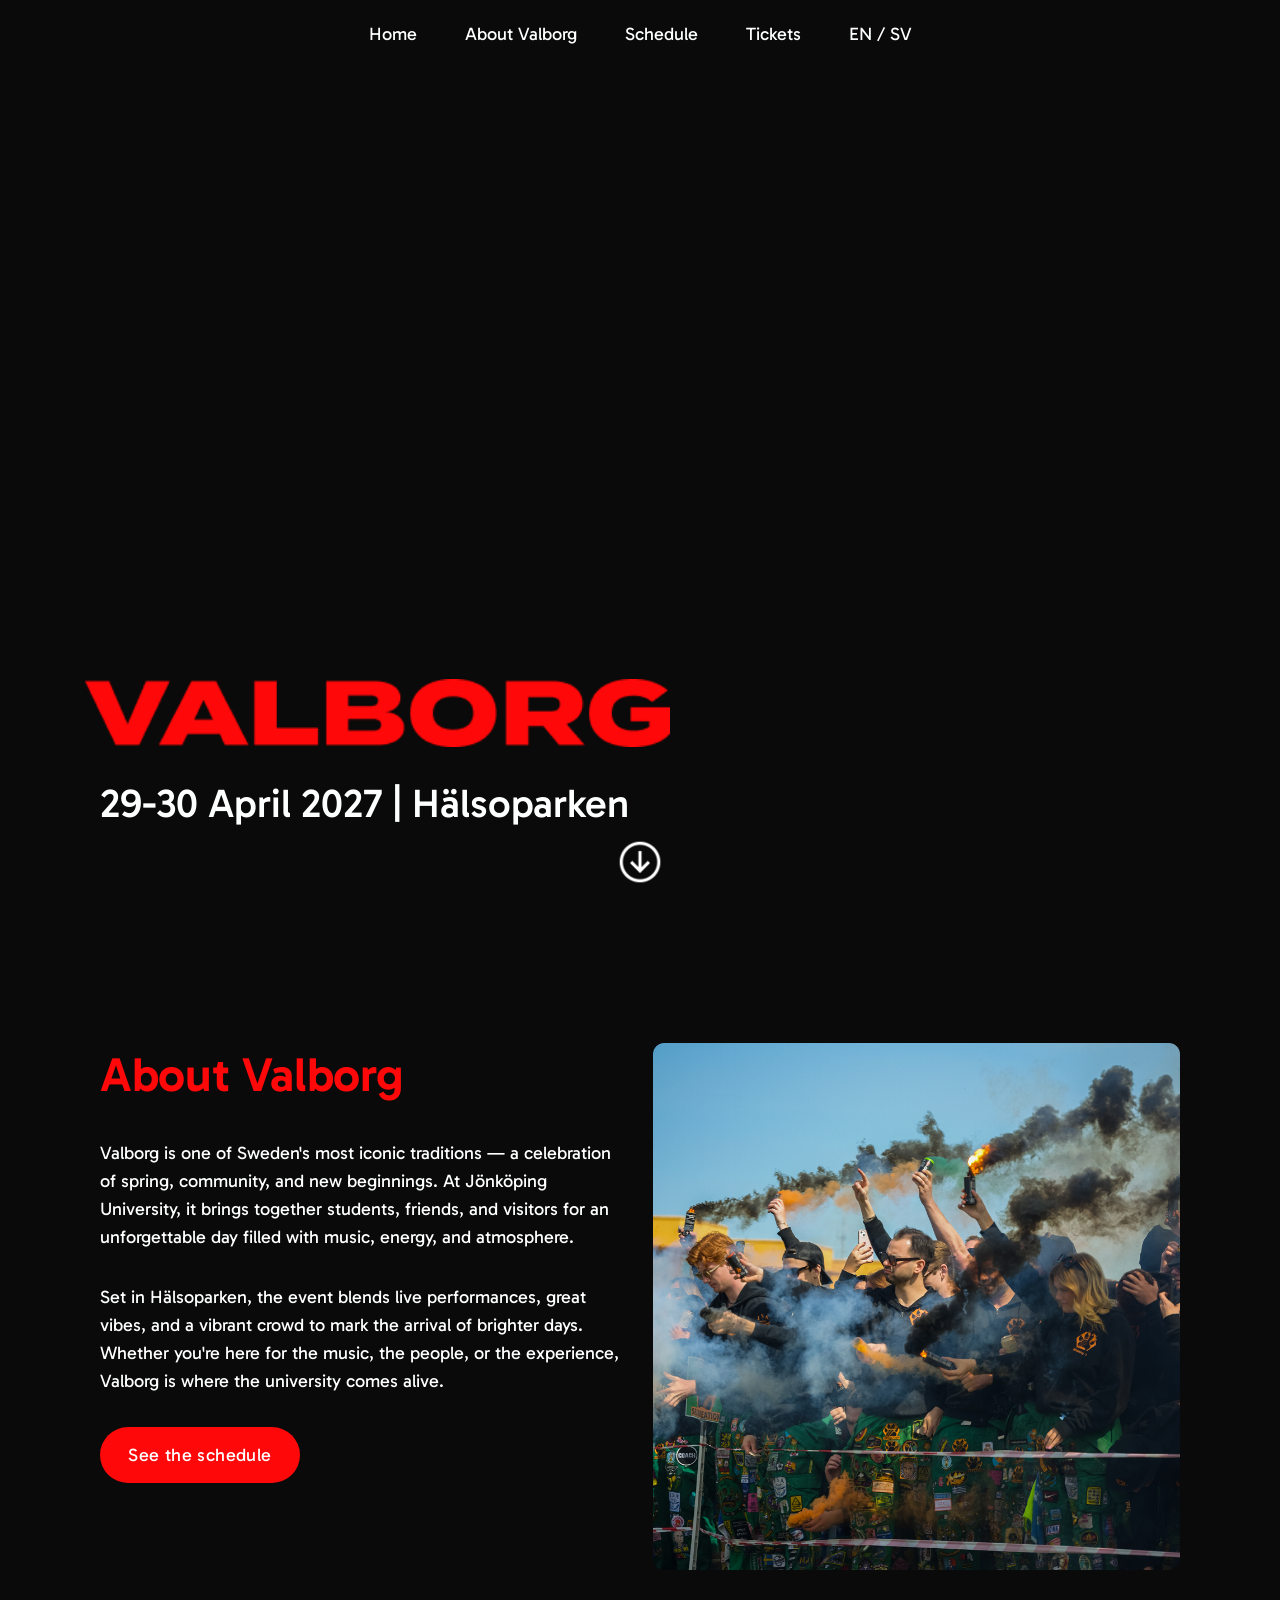
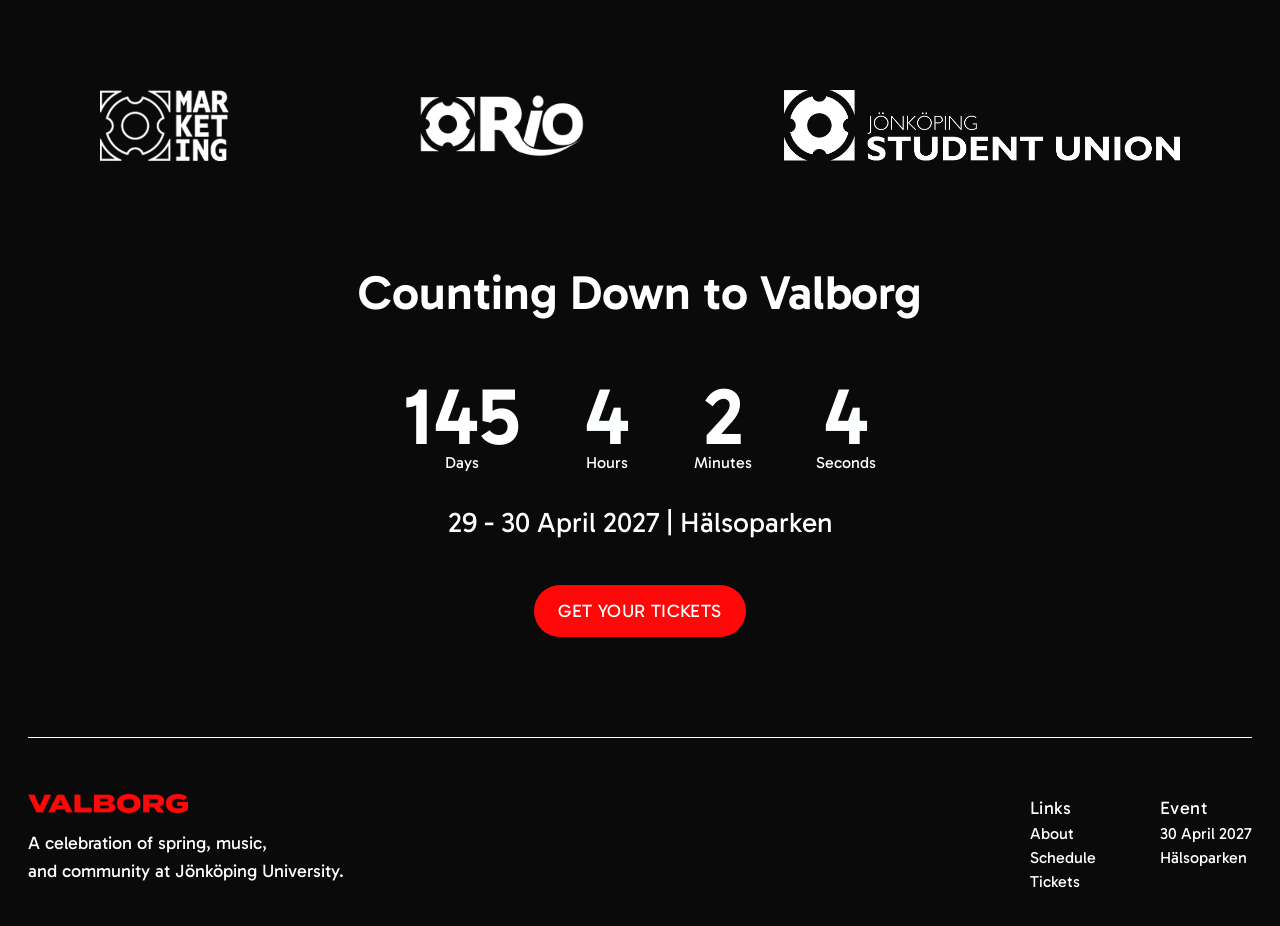
==== index.html @ 10c3fa9a "Countdown Logic" ====
<!DOCTYPE html>
<html lang="en">
  <head>
    <meta charset="UTF-8" />
    <meta name="viewport" content="width=device-width, initial-scale=1.0" />
    <title>Valborg</title>
    <link rel="preconnect" href="https://fonts.googleapis.com" />
    <link rel="preconnect" href="https://fonts.gstatic.com" crossorigin />
    <link
      href="https://fonts.googleapis.com/css2?family=Gabarito:wght@400..900&display=swap"
      rel="stylesheet"
    />
    <link rel="stylesheet" href="css/main.css" />
    <link rel="stylesheet" href="css/home.css" />
    <script src="countdown.js" defer></script>
  </head>
  <body>
    <nav>
      <ul>
        <li><a href="index.html">Home</a></li>
        <li><a href="#about-event">About Valborg</a></li>
        <li><a href="schedule.html">Schedule</a></li>
        <li><a href="tickets-page.html">Tickets</a></li>
        <li><a href="">EN / SV</a></li>
      </ul>
    </nav>

    <main>
      <section id="hero-section">
        <video autoplay muted loop playsinline id="hero-video">
          <source src="./photos/Valborg.mp4" type="video/mp4" />
        </video>

        <div id="hero-content">
          <img
            class="logo-hero"
            alt="Valborg-logo"
            src="./photos/VALBORG.png"
          />
          <h3>29-30 April 2027 | Hälsoparken</h3>
        </div>

        <a class="hero-button" href="#countdown">
          <img
            class="arrow"
            src="./photos/arrow-down.png"
            alt="Scroll to next section"
          />
        </a>
      </section>

      <section id="about-event">
        <div class="about-event-info">
          <h2>About Valborg</h2>
          <p class="about-text">
            Valborg is one of Sweden's most iconic traditions — a celebration of
            spring, community, and new beginnings. At Jönköping University, it
            brings together students, friends, and visitors for an unforgettable
            day filled with music, energy, and atmosphere.
          </p>
          <p class="about-text">
            Set in Hälsoparken, the event blends live performances, great vibes,
            and a vibrant crowd to mark the arrival of brighter days. Whether
            you're here for the music, the people, or the experience, Valborg is
            where the university comes alive.
          </p>
          <button class="schedule-bttn">See the schedule</button>
        </div>
        <div class="about-event-photo">
          <img
            class="about-img"
            src="./photos/about-event.png"
            alt="Sexkreation members in green overalls holding colourful smoke flares"
          />
        </div>
      </section>

      <section id="sponsors">
        <img
          class="jsu-marketing-logo"
          src="./photos/jsu-marketing-logo.png"
          alt="JSU Marketing Team Logo"
        />
        <img class="rio-logo" src="./photos/rio-logo.png" alt="RIO Logo" />
        <img class="jsu-logo" src="./photos/jsu-logo.png" alt="JSU Logo" />
      </section>

      <section id="countdown">
        <div class="countdown-hero">
          <h2>Counting Down to Valborg</h2>
        </div>
        <div class="timebox">
          <div class="time">
            <h2 class="days">00</h2>
            <p>Days</p>
          </div>
          <div class="time">
            <h2 class="hours">00</h2>
            <p>Hours</p>
          </div>
          <div class="time">
            <h2 class="minutes">00</h2>
            <p>Minutes</p>
          </div>
          <div class="time">
            <h2 class="seconds">00</h2>
            <p>Seconds</p>
          </div>
        </div>
        <div class="countdown-place">
          <p>29 - 30 April 2027 | Hälsoparken</p>
        </div>
        <button class="countdown-bttn">Get your tickets</button>
      </section>
    </main>

    <footer>
      <div id="footer-name">
        <img
          class="logo-footer"
          alt="Valborg-logo"
          src="./photos/VALBORG.png"
        />
        <p>
          A celebration of spring, music,<br />
          and community at Jönköping University.
        </p>
      </div>

      <div class="footer-info">
        <div id="footer-links">
          <h4>Links</h4>
          <p>About</p>
          <p>Schedule</p>
          <p>Tickets</p>
        </div>
        <div class="footer-event">
          <h4>Event</h4>
          <p>30 April 2027</p>
          <p>Hälsoparken</p>
        </div>
      </div>
    </footer>
  </body>
</html>
---- css/main.css ----
/* Design System - variables */

:root {
  /* colours */
  --background-colour: #0a0a0a;
  --main-text-colour: #feffff;

  --primary-default-colour: #fe0809;
  --primary-hover-colour: #d00001;
  --primary-clicked-colour: #feffff;
  --unavailable-colour: #a2a2a2;

  --secondary-default-colour: #d1ff2c;
  --secondary-hover-colour: #adde00;
  --secondary-clicked-colour: #feffff;

  --error-default-colour: #790000;
  --error-hover-colour: #ca5050;
  --error-clicked-colour: #ffa9a9;

  /* grid system*/
  /* px to vw conversion for a total of 1224px viewport width */
  --column-width-desktop: 6.535vw;
  --column-gap-desktop: 1.96vw;

  /* px to vw conversion for a total of 320px viewport width */
  --column-width-mobile: 10vw;
  --column-gap-mobile: 5vw;

  /* typography */
  --heading-1-font-size: 3.75rem;
  --heading-1-line-height: 4.5rem;
  --heading-1-text-transform: uppercase;

  --heading-2-font-size: 3rem;
  --heading-2-line-height: 4rem;

  --heading-3-font-size: 2.5rem;
  --heading-3-line-height: 3rem;

  --subtitle-1-font-size: 1.75rem;
  --subtitle-1-line-height: 2.5rem;

  --subtitle-2-font-size: 1.125rem;
  --subtitle-2-line-height: 1.75rem;
  --subtitle-2-text-transform: uppercase;

  --body-1-font-size: 1.125rem;
  --body-1-line-height: 1.75rem;

  --body-2-font-size: 1rem;
  --body-2-line-height: 1.5rem;
}

/* text styles */

h1 {
  font-family: "Gabarito", sans-serif;
  font-style: normal;
  font-weight: 700;
  font-size: var(--heading-1-font-size);
  line-height: var(--heading-1-line-height);
  text-transform: var(--heading-1-text-transform);
  margin-block-start: 0;
  margin-block-end: 0;
}

h2 {
  font-family: "Gabarito", sans-serif;
  font-style: normal;
  font-weight: 600;
  font-size: var(--heading-2-font-size);
  line-height: var(--heading-2-line-height);
  margin-block-start: 0;
  margin-block-end: 0;
}

h3 {
  font-family: "Gabarito", sans-serif;
  font-style: normal;
  font-weight: 500;
  font-size: var(--heading-3-font-size);
  line-height: var(--heading-3-line-height);
  margin-block-start: 0;
  margin-block-end: 0;
}

h4 {
  font-family: "Gabarito", sans-serif;
  font-style: normal;
  font-weight: 400;
  letter-spacing: 0.025rem;
  font-size: var(--subtitle-1-font-size);
  line-height: var(--subtitle-1-line-height);
  margin-block-start: 0;
  margin-block-end: 0;
}

h5 {
  font-family: "Gabarito", sans-serif;
  font-style: normal;
  font-weight: 700;
  font-size: var(--subtitle-2-font-size);
  line-height: var(--subtitle-2-line-height);
  text-transform: var(--subtitle-2-text-transform);
  margin-block-start: 0;
  margin-block-end: 0;
}

p,
nav a {
  font-family: "Gabarito", sans-serif;
  font-style: normal;
  font-weight: 400;
  font-size: var(--body-1-font-size);
  line-height: var(--body-1-line-height);
  color: var(--main-text-colour);
  margin-block-start: 0;
  margin-block-end: 0;
}

a {
  text-decoration: none;
  color: var(--main-text-colour);
}

button {
  font-family: "Gabarito", sans-serif;
  font-style: normal;
  font-weight: 400;
  letter-spacing: 0.025rem;
  font-size: var(--body-1-font-size);
  line-height: var(--body-1-line-height);
}

.footer-info p {
  font-size: var(--body-2-font-size);
  line-height: var(--body-2-line-height);
}

.footer-info h4 {
  font-size: var(--body-1-font-size);
  line-height: var(--body-1-line-height);
  color: var(--main-text-colour);
}

/* page style */

body {
  margin: 0;
  color: var(--main-text-colour);
  background-color: var(--background-colour);
}

/* ============== */
/* NAVBAR SECTION */
/* ============== */

nav {
  position: sticky;
  top: 0;
  z-index: 1000;
  background-color: var(--background-colour);
}

nav ul {
  list-style: none;
  display: flex;
  justify-content: center;
  align-items: center;
  gap: 3rem;
  padding: 1.25rem 1rem;
  margin: 0;
}

/* media query - 1 max width: 1000px* - NAV */
@media (max-width: 1000px) {
  nav ul {
    gap: 2rem;
  }
}

/* media query - 2 max width: 750px* - NAV */
@media (max-width: 750px) {
  nav ul {
    gap: 1.5rem;
    padding: 1rem;
  }
}

/* media query - 3 max width: 500px* - NAV */
@media (max-width: 500px) {
  nav ul {
    flex-direction: column;
    gap: 1rem;
    padding: 1rem 0;
  }
}

/* ============== */
/* FOOTER SECTION */
/* ============== */

footer {
  max-width: 1224px;
  margin: 0 auto;
  border-top: 1px solid var(--main-text-colour);
  padding: 3.5rem 0 2rem;
  display: flex;
  justify-content: space-between;
  align-items: flex-start;
  gap: 2rem;
}

#footer-name {
  max-width: 22rem;
}

.logo-footer {
  width: 10rem;
  height: auto;
  display: block;
  margin-bottom: 1rem;
}

.footer-info {
  display: flex;
  gap: 4rem;
}

footer {
  max-width: 1224px;
  margin: 0 auto;
  border-top: 1px solid var(--main-text-colour);
  padding: 3.5rem 0 2rem;
  display: flex;
  justify-content: space-between;
  align-items: flex-start;
  gap: 2rem;
  flex-wrap: wrap;
}

#footer-name {
  max-width: 22rem;
}

.logo-footer {
  width: 10rem;
  height: auto;
  display: block;
  margin-bottom: 1rem;
}

.footer-info {
  display: flex;
  gap: 4rem;
  flex-wrap: wrap;
}

/* media query - 1 max width: 1000px* - FOOTER */
@media (max-width: 1000px) {
  footer {
    padding: 3rem 40px 2rem;
  }

  .footer-info {
    gap: 3rem;
  }
}

/* media query - 2 max width: 750px* - FOOTER */
@media (max-width: 750px) {
  footer {
    flex-direction: column;
    align-items: center;
    text-align: center;
    padding: 2.5rem 30px 2rem;
  }

  #footer-name {
    max-width: 100%;
  }

  .footer-info {
    justify-content: center;
    gap: 2.5rem;
  }

  .logo-footer {
    margin: 0 auto 1rem;
  }
}

/* media query - 3 max width: 500px* - FOOTER */
@media (max-width: 500px) {
  footer {
    padding: 2rem 20px;
    gap: 1.5rem;
  }

  .footer-info {
    flex-direction: column;
    align-items: center;
    gap: 2rem;
  }

  .logo-footer {
    width: 8rem;
  }
}
---- css/home.css ----
/* ================== */
/* HERO VIDEO SECTION */
/* ================== */

#hero-video {
  position: absolute;
  top: 0;
  left: 0;
  width: 100%;
  height: 100%;
  object-fit: cover;
  z-index: 0;
}

#hero-section {
  background: transparent;
  position: relative;
  height: 95vh;
  overflow: hidden;
  display: flex;
  align-items: flex-end;
  justify-content: flex-start;
}

#hero-content {
  background-color: unset;
  position: relative;
  z-index: 2;
  margin-left: 6.25rem;
  margin-bottom: 6rem;
}

.hero-button {
  position: absolute;
  bottom: 2rem;
  left: 50%;
  transform: translateX(-50%);
  z-index: 3;
}

.arrow {
  width: 50px;
}

.logo-hero {
  width: 600px;
  max-width: 100%;
  height: auto;
  margin-left: -15px;
}

#hero-content h3 {
  padding-top: 28px;
}

/* media query - 1 max width: 1000px* - HERO VIDEO */
@media screen and (max-width: 1000px) {
  #hero-section {
    height: 75vh;
  }

  #hero-content {
    margin-left: 4rem;
    margin-bottom: 5rem;
  }

  .logo-hero {
    width: 400px;
  }

  .arrow {
    width: 40px;
  }

  #hero-content h3 {
    font-size: 1.6rem;
    padding-top: 12px;
  }
}

/* media query - 2 max width: 750px* - HERO VIDEO */
@media screen and (max-width: 750px) {
  #hero-section {
    height: 65vh;
  }

  #hero-content {
    margin-left: 3rem;
    margin-bottom: 4rem;
  }

  .logo-hero {
    width: 300px;
  }

  .arrow {
    width: 2rem;
  }

  #hero-content h3 {
    font-size: 1.3rem;
    padding-top: 10px;
  }
}

/* media query - 3 max width: 500px* - HERO VIDEO */
@media screen and (max-width: 500px) {
  #hero-section {
    height: 55vh;
  }

  #hero-content {
    margin-left: 1.5rem;
    margin-bottom: 3.5rem;
  }

  .logo-hero {
    width: 200px;
  }

  .arrow {
    width: 1.25rem;
  }

  #hero-content h3 {
    font-size: 1rem;
    padding-top: 8px;
  }
}

/* =================== */
/* ABOUT EVENT SECTION */
/* =================== */

#about-event {
  margin: 7.5rem 6.25rem;
  display: grid;
  grid-template-columns: repeat(2, minmax(0, 1fr));
  gap: 1.96vw;
  align-items: stretch;
}

.about-event-photo {
  min-width: 0;
  width: 100%;
}

.about-img {
  width: 100%;
  height: 100%;
  object-fit: cover;
  display: block;
  border-radius: 8px;
}

.about-event-info {
  display: flex;
  flex-direction: column;
  gap: 2rem;
}

.about-event-info h2 {
  color: var(--primary-default-colour);
}

.schedule-bttn {
  background-color: var(--primary-default-colour);
  color: var(--white-colour);
  border: none;
  font-size: var(--body-1-font-size);
  line-height: var(--body-1-line-height);
  width: 200px;
  cursor: pointer;
  border-radius: 100px;
  padding: 14px 16px;
}

.schedule-bttn:hover {
  background-color: var(--primary-hover-colour);
}

.schedule-bttn:active {
  background-color: var(--primary-clicked-colour);
  color: var(--background-colour);
}

/* media query - 1 max width: 1000px* - ABOUT */
@media (max-width: 1000px) {
  #about-event {
    margin: 4.5rem 4rem;
  }
}

/* media query - 2 max width: 750px* - ABOUT */
@media (max-width: 750px) {
  #about-event {
    grid-template-columns: 1fr;
    margin: 3.75rem 2.5rem;
    gap: 1.5rem;
    text-align: center;
  }

  .about-img {
    height: auto;
  }

  .about-event-info {
    gap: 1.5rem;
  }

  .schedule-bttn {
    width: 100%;
    max-width: 250px;
    margin: 0 auto;
  }
}

/* media query - 3 max width: 500px* - ABOUT */
@media (max-width: 500px) {
  #about-event {
    margin: 2.5rem 1.25rem;
  }
}

/* ================ */
/* SPONSORS SECTION */
/* ================ */

#sponsors {
  display: flex;
  margin: 2.625rem 6.25rem;
  justify-content: space-between;
  align-items: center;
  gap: 1rem;
}

#sponsors img {
  height: 71px;
  width: auto;
  object-fit: contain;
}

/* media query - 1 max width: 1000px* - SPONSORS */
@media (max-width: 1000px) {
  #sponsors {
    margin: 2.5rem 4rem;
    gap: 0.75rem;
  }

  #sponsors img {
    height: 55px;
  }
}

/* media query - 2 max width: 750px* - SPONSORS */
@media (max-width: 750px) {
  #sponsors {
    margin: 2rem 2.5rem;
    gap: 0.5rem;
  }

  #sponsors img {
    height: 40px;
  }
}

/* media query - 3 max width: 500px* - SPONSORS */
@media (max-width: 500px) {
  #sponsors {
    margin: 1.25rem;
    gap: 0.25rem;
  }

  #sponsors img {
    height: 25px;
  }
}

/* ================= */
/* COUNTDOWN SECTION */
/* ================= */

#countdown {
  display: flex;
  flex-direction: column;
  margin: 6.25rem;
  align-items: center;
  text-align: center;
}

.countdown-hero {
  margin-bottom: 3.75rem;
}

.countdown-hero h2 {
  font-size: 3rem;
}

.timebox {
  display: flex;
  align-items: center;
  justify-content: center;
  gap: 4rem;
}

.timebox h2 {
  font-size: 5rem;
}

.timebox p {
  font-size: 1rem;
}

.countdown-place p {
  font-size: var(--subtitle-1-font-size);
  margin-top: 2rem;
  margin-bottom: 3rem;
}

.countdown-bttn {
  background-color: var(--primary-default-colour);
  color: var(--white-colour);
  border: none;
  border-radius: 100px;
  padding: 0.75rem 1.5rem;
  font-size: var(--subtitle-2-font-size);
  line-height: var(--subtitle-2-line-height);
  text-transform: var(--subtitle-2-text-transform);
  cursor: pointer;
}

.countdown-bttn:hover {
  background-color: var(--primary-hover-colour);
}

.countdown-bttn:active {
  background-color: var(--primary-clicked-colour);
  color: var(--background-colour);
}

/* media query - 1 max width: 1000px* - COUNTDOWN */
@media (max-width: 1000px) {
  #countdown {
    margin: 5rem 4rem;
  }

  .countdown-hero h2 {
    font-size: 2.5rem;
  }

  .timebox {
    gap: 3rem;
  }

  .timebox h2 {
    font-size: 4rem;
  }
}

/* media query - 2 max width: 750px* - COUNTDOWN */
@media (max-width: 750px) {
  #countdown {
    margin: 3.75rem 2.5rem;
  }

  .countdown-hero {
    margin-bottom: 2.5rem;
  }

  .countdown-hero h2 {
    font-size: 2rem;
  }

  .timebox {
    gap: 2rem;
  }

  .timebox h2 {
    font-size: 3rem;
  }

  .countdown-place p {
    margin-top: 1.5rem;
    margin-bottom: 2rem;
  }
}

/* media query - 3 max width: 500px* - COUNTDOWN */
@media (max-width: 500px) {
  #countdown {
    margin: 2.5rem 1.25rem;
  }

  .countdown-hero {
    margin-bottom: 1rem;
  }

  .countdown-hero h2 {
    font-size: 1.5rem;
  }

  .timebox {
    gap: 1.25rem;
  }

  .timebox h2 {
    font-size: 2.5rem;
  }

  .timebox p {
    font-size: 1rem;
  }

  .countdown-place p {
    font-size: 1rem;
    margin-top: 1.25rem;
    margin-bottom: 1.5rem;
  }

  .countdown-bttn {
    width: 100%;
    max-width: 260px;
  }
}
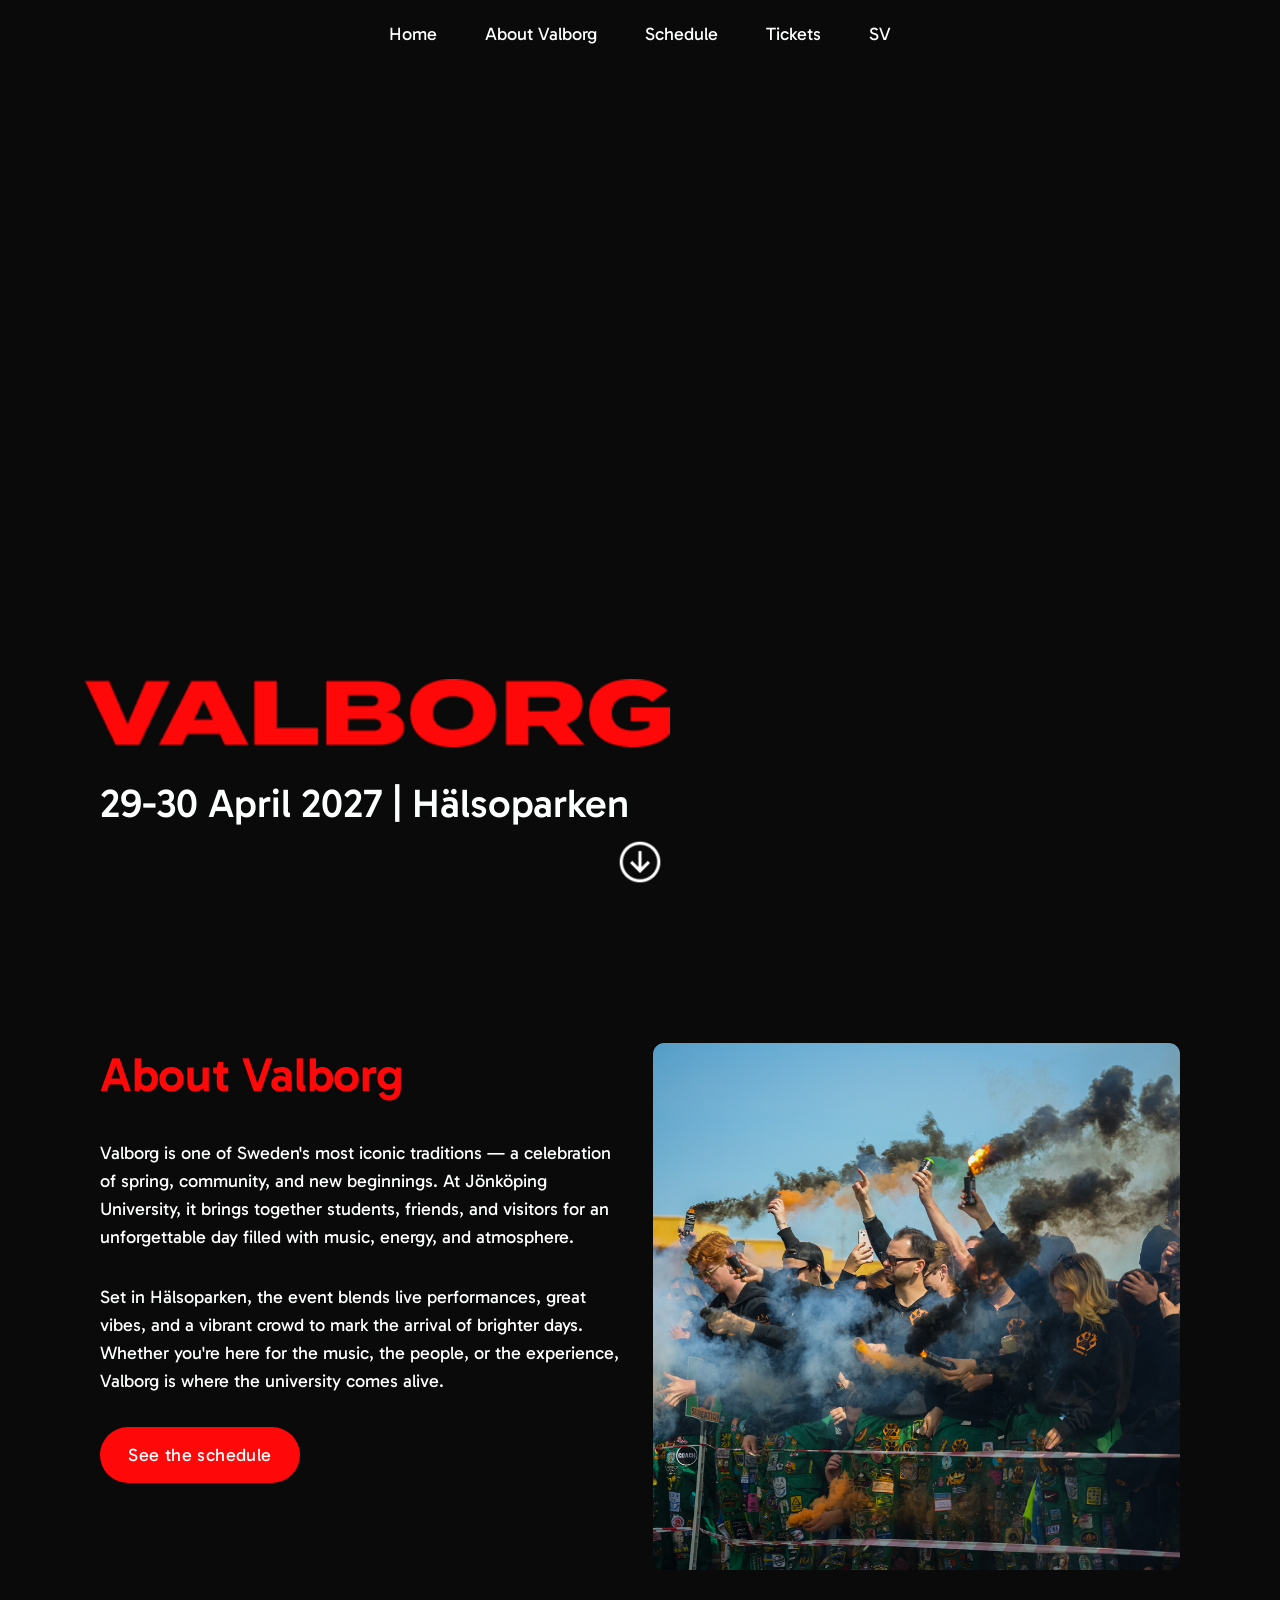
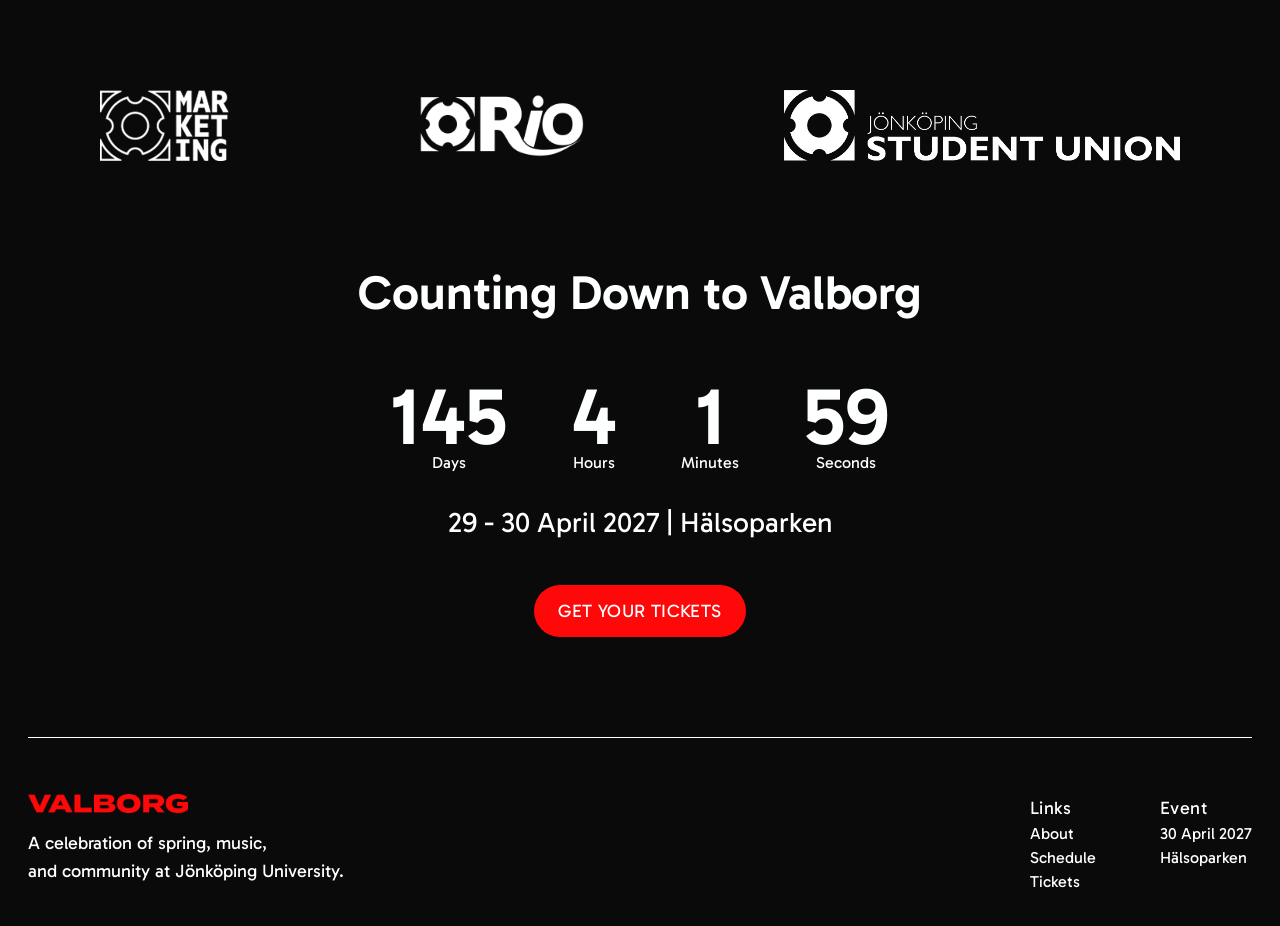
==== commit 7942e93e: "Merge pull request #50 from Web-Design-Project-2026/main update version for this language toggle bra" ====
--- a/index.html
+++ b/index.html
@@ -21,7 +21,7 @@
         <li><a href="#about-event">About Valborg</a></li>
         <li><a href="schedule.html">Schedule</a></li>
         <li><a href="tickets-page.html">Tickets</a></li>
-        <li><a href="">EN / SV</a></li>
+        <li><a href="index-sv.html">SV</a></li>
       </ul>
     </nav>
 
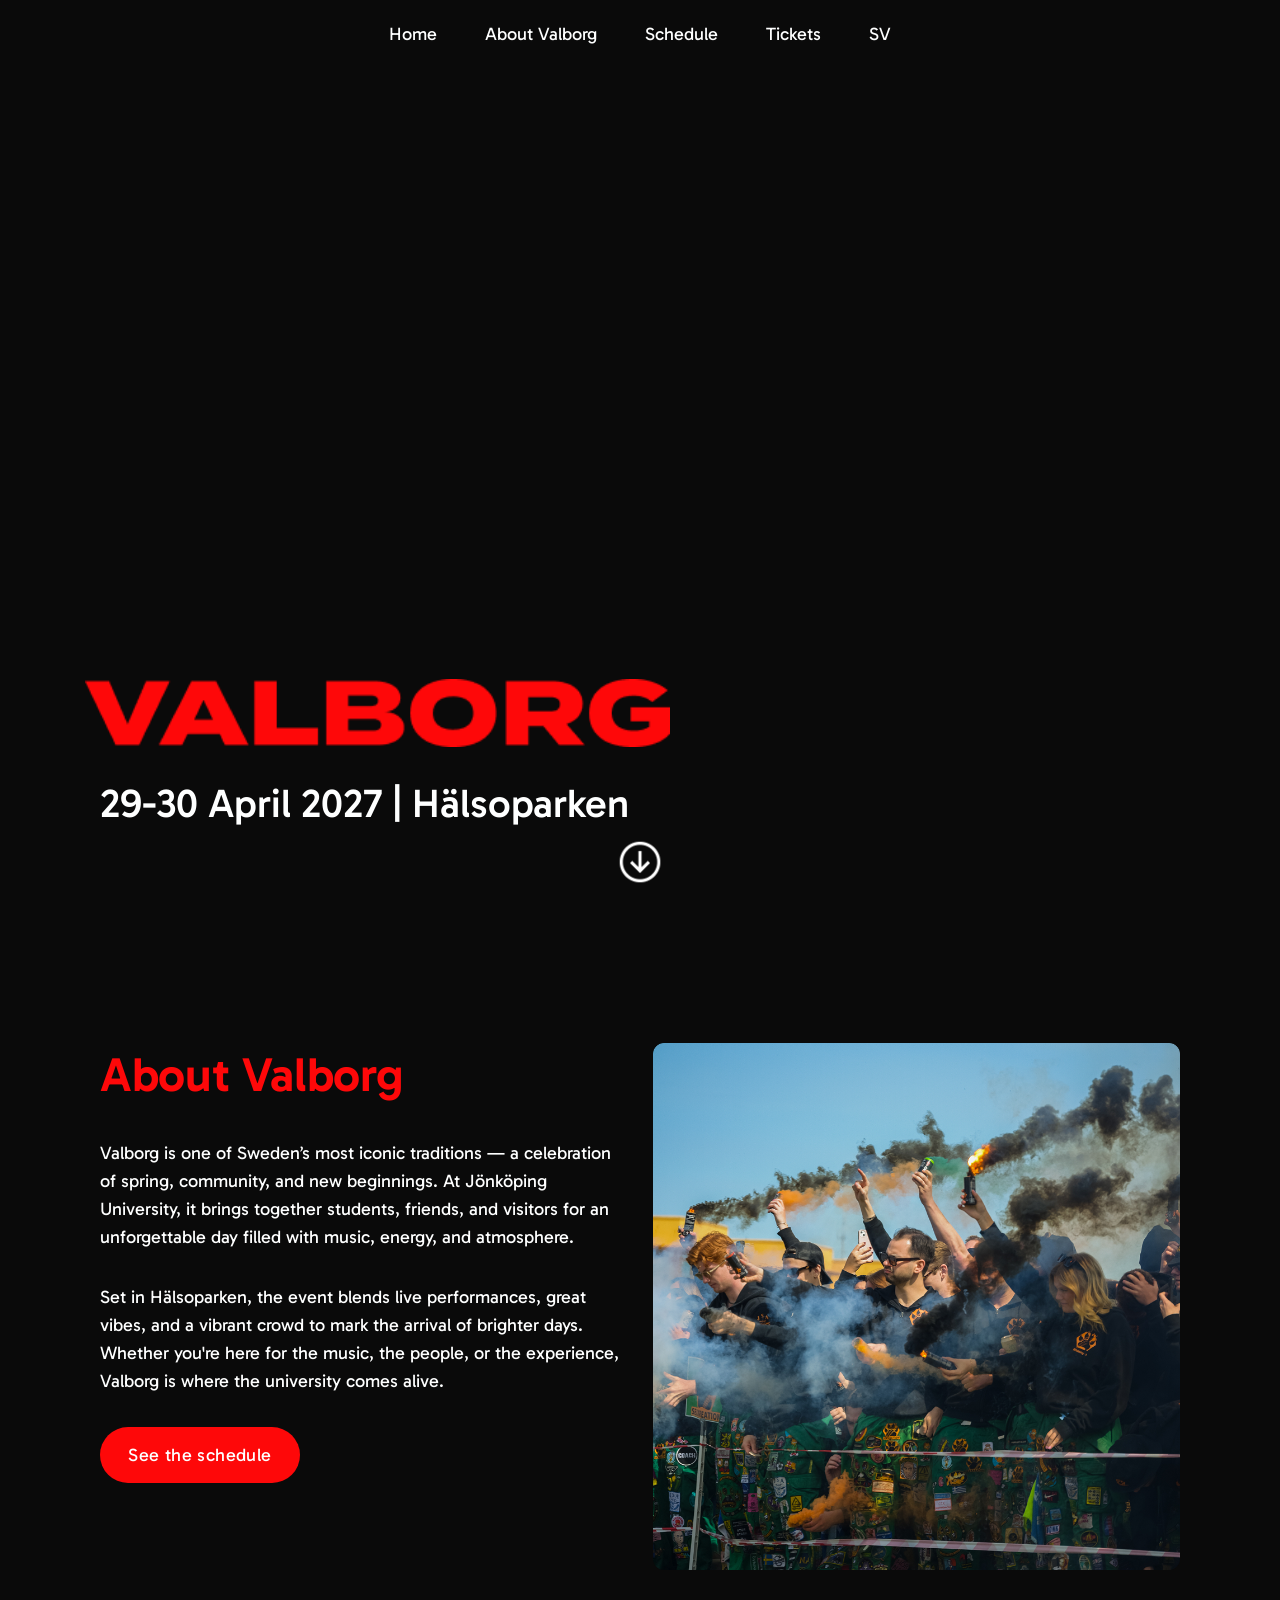
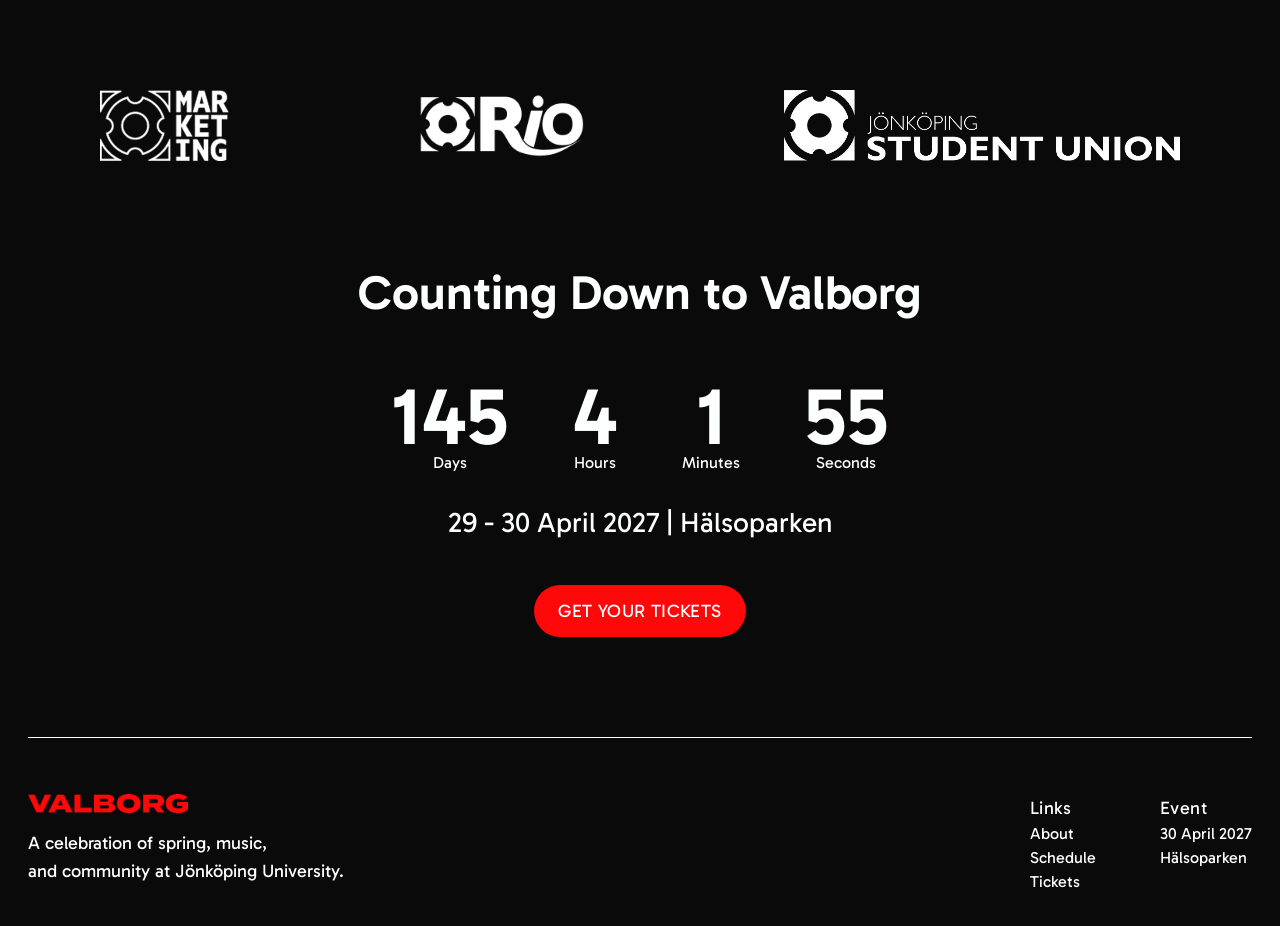
==== commit 66c1f849: "update version for language toggle" ====
--- a/index.html
+++ b/index.html
@@ -12,9 +12,10 @@
     />
     <link rel="stylesheet" href="css/main.css" />
     <link rel="stylesheet" href="css/home.css" />
-    <script src="countdown.js" defer></script>
+     <script src="countdown.js" defer></script>
   </head>
   <body>
+    <div id="black-line"></div>
     <nav>
       <ul>
         <li><a href="index.html">Home</a></li>
@@ -53,16 +54,20 @@
         <div class="about-event-info">
           <h2>About Valborg</h2>
           <p class="about-text">
-            Valborg is one of Sweden's most iconic traditions — a celebration of
-            spring, community, and new beginnings. At Jönköping University, it
-            brings together students, friends, and visitors for an unforgettable
-            day filled with music, energy, and atmosphere.
+            Valborg is one of Sweden’s most iconic traditions — a celebration
+            <br />
+            of spring, community, and new beginnings. At Jönköping <br />
+            University, it brings together students, friends, and visitors for
+            an <br />
+            unforgettable day filled with music, energy, and atmosphere.
           </p>
           <p class="about-text">
-            Set in Hälsoparken, the event blends live performances, great vibes,
-            and a vibrant crowd to mark the arrival of brighter days. Whether
-            you're here for the music, the people, or the experience, Valborg is
-            where the university comes alive.
+            Set in Hälsoparken, the event blends live performances, great <br />
+            vibes, and a vibrant crowd to mark the arrival of brighter days.
+            <br />
+            Whether you're here for the music, the people, or the experience,
+            <br />
+            Valborg is where the university comes alive.
           </p>
           <button class="schedule-bttn">See the schedule</button>
         </div>
@@ -90,7 +95,7 @@
           <h2>Counting Down to Valborg</h2>
         </div>
         <div class="timebox">
-          <div class="time">
+          <div clas="time">
             <h2 class="days">00</h2>
             <p>Days</p>
           </div>
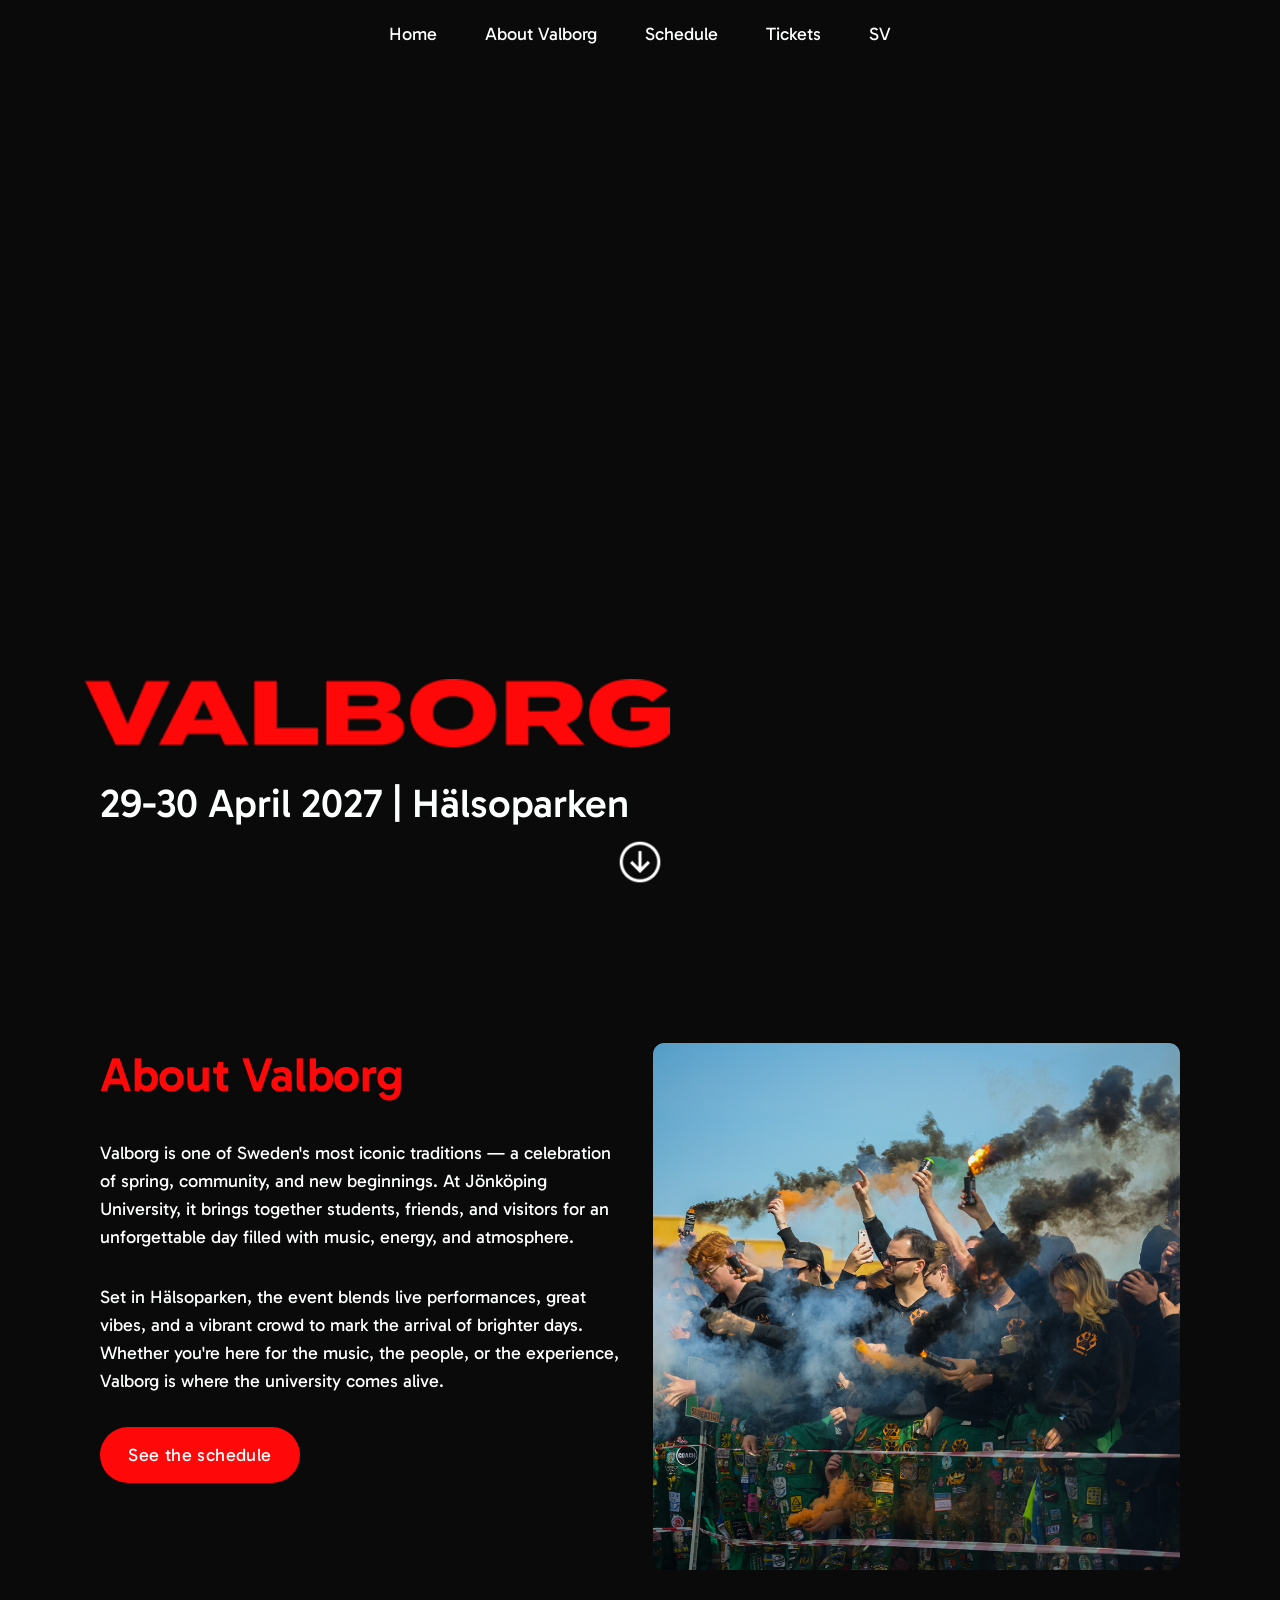
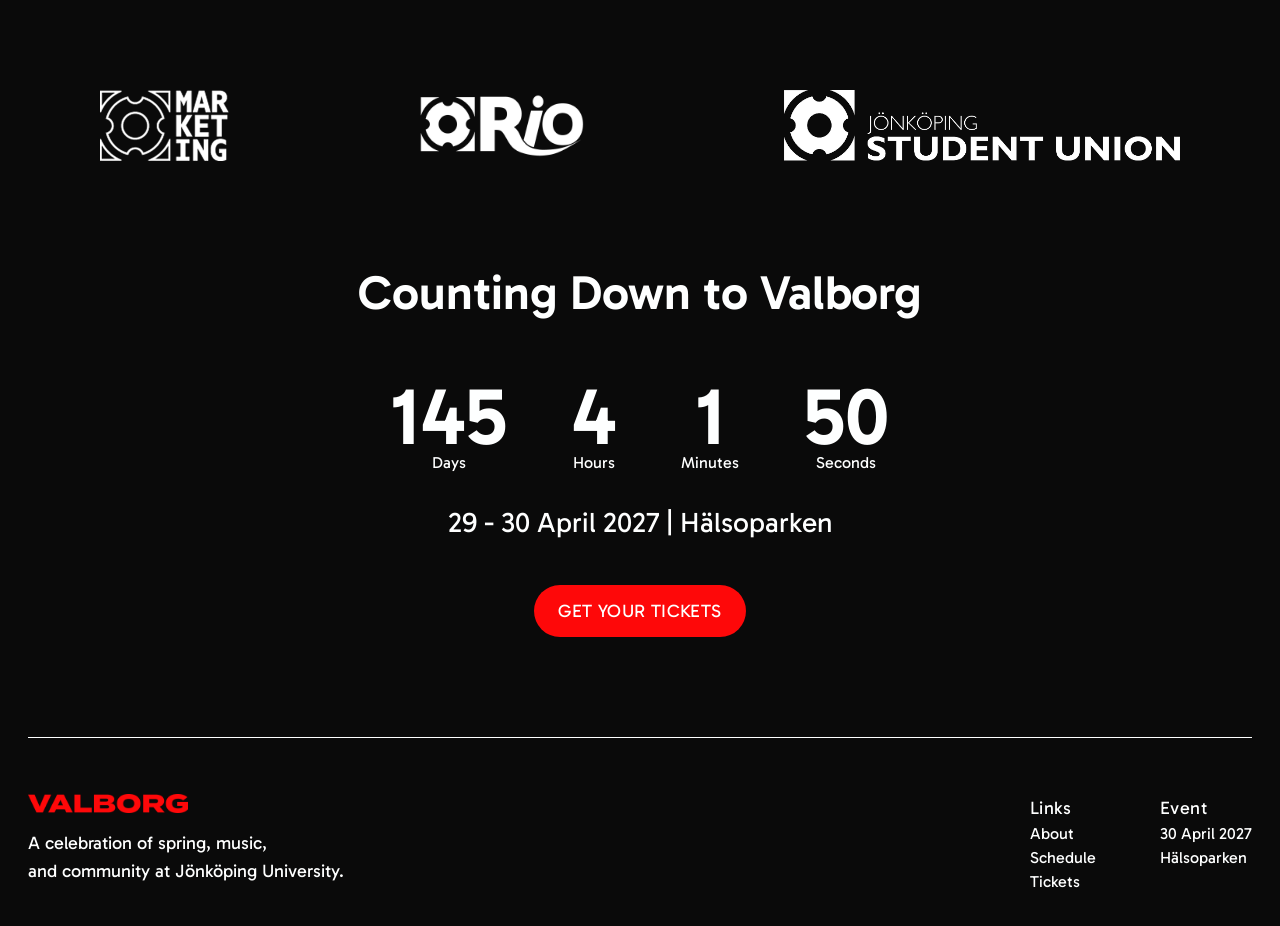
==== commit 124f02a8: "fix version of paragraph text" ====
--- a/index.html
+++ b/index.html
@@ -54,19 +54,15 @@
         <div class="about-event-info">
           <h2>About Valborg</h2>
           <p class="about-text">
-            Valborg is one of Sweden’s most iconic traditions — a celebration
-            <br />
-            of spring, community, and new beginnings. At Jönköping <br />
-            University, it brings together students, friends, and visitors for
-            an <br />
-            unforgettable day filled with music, energy, and atmosphere.
+           Valborg is one of Sweden's most iconic traditions — a celebration of
+            spring, community, and new beginnings. At Jönköping University, it
+            brings together students, friends, and visitors for an unforgettable
+            day filled with music, energy, and atmosphere.
           </p>
           <p class="about-text">
-            Set in Hälsoparken, the event blends live performances, great <br />
+            Set in Hälsoparken, the event blends live performances, great
             vibes, and a vibrant crowd to mark the arrival of brighter days.
-            <br />
             Whether you're here for the music, the people, or the experience,
-            <br />
             Valborg is where the university comes alive.
           </p>
           <button class="schedule-bttn">See the schedule</button>
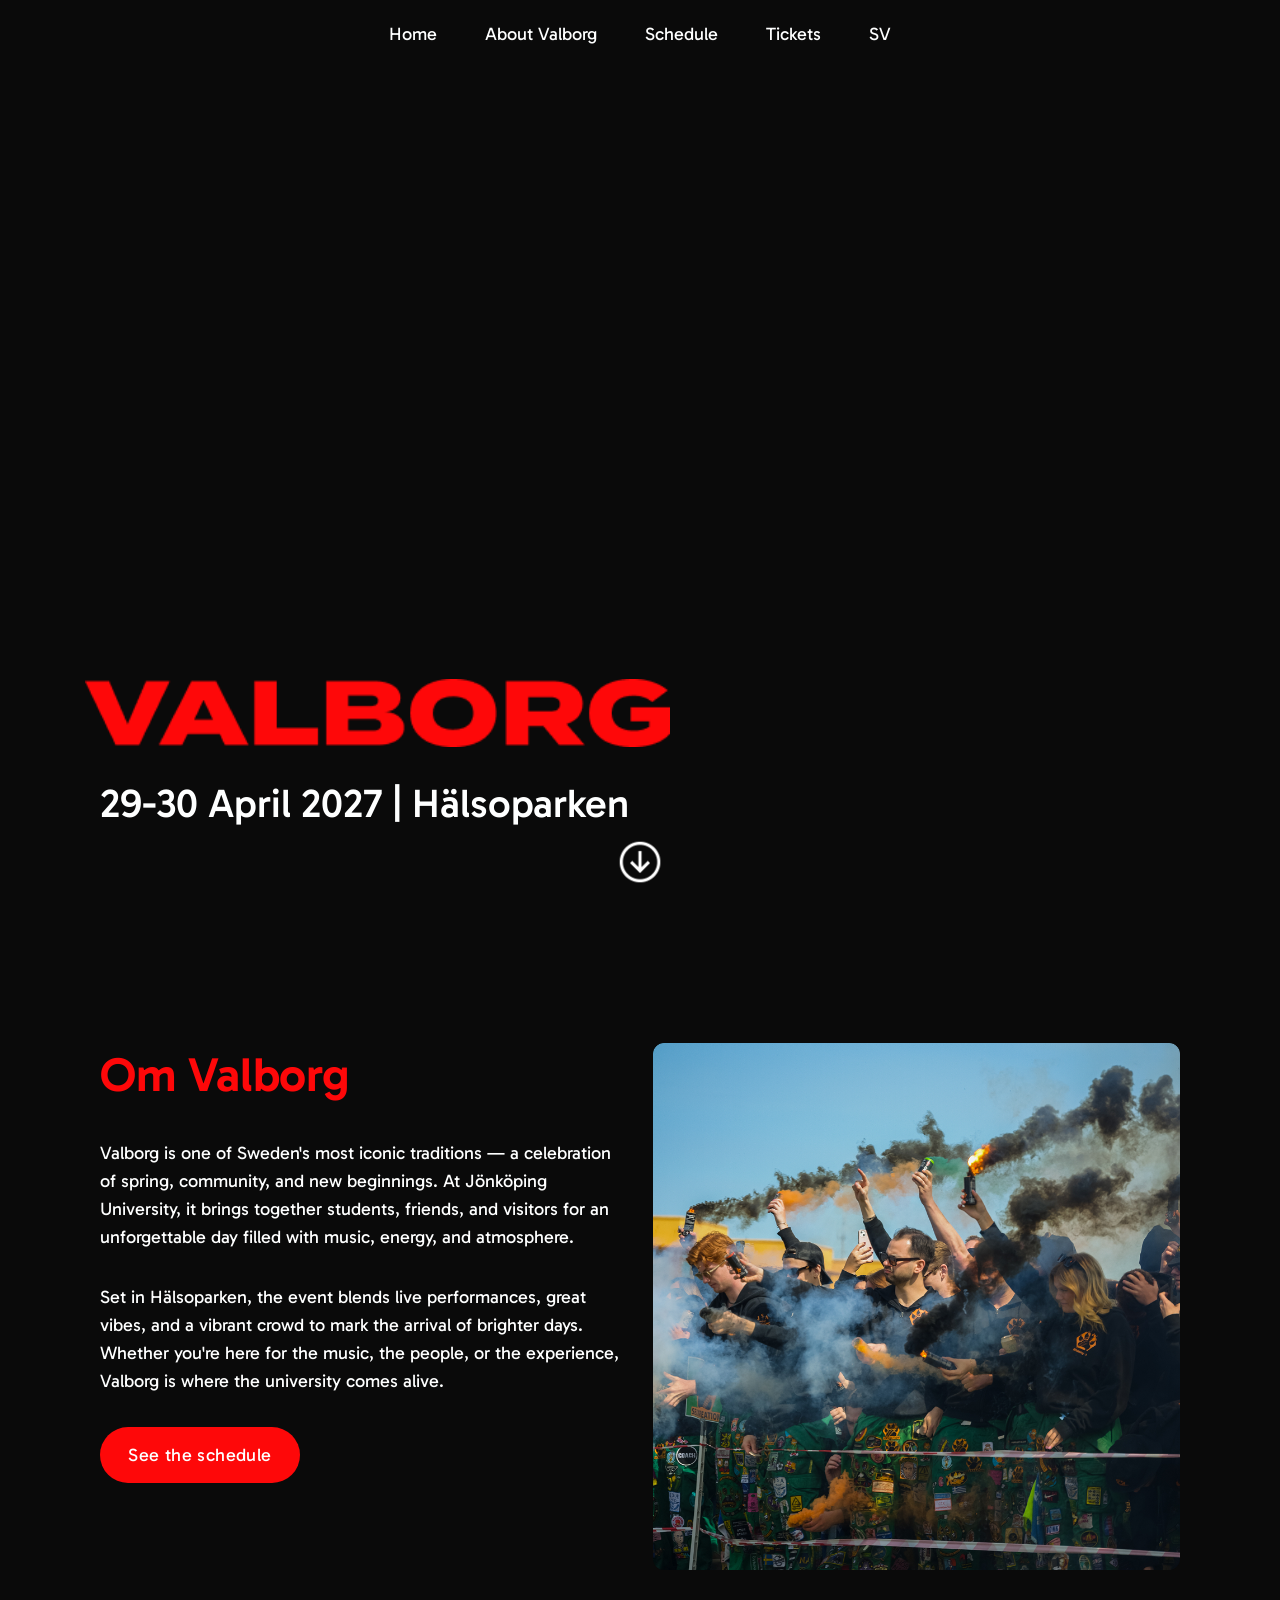
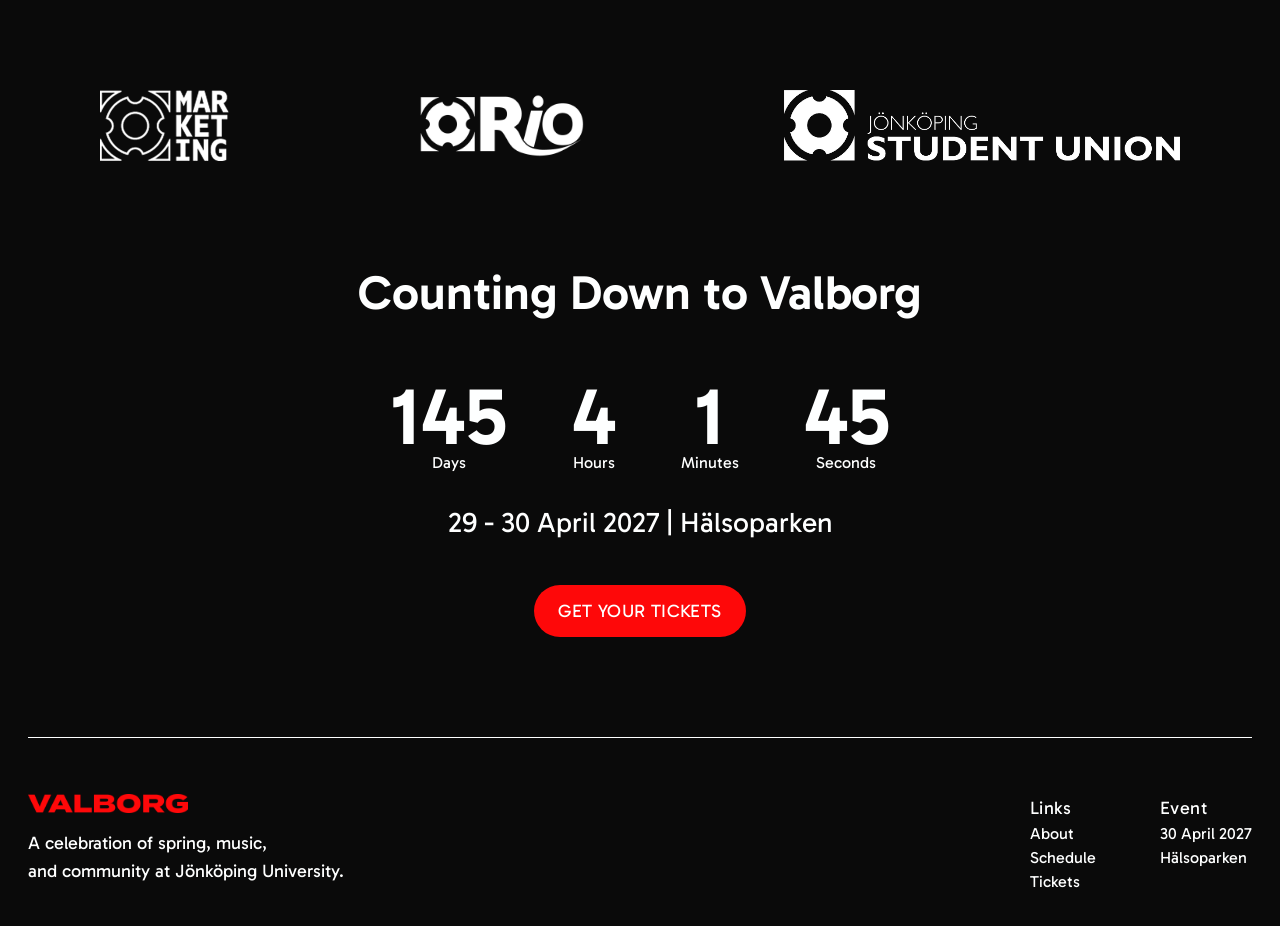
==== commit ce661130: "swedish text, update" ====
--- a/index.html
+++ b/index.html
@@ -52,7 +52,7 @@
 
       <section id="about-event">
         <div class="about-event-info">
-          <h2>About Valborg</h2>
+          <h2>Om Valborg</h2>
           <p class="about-text">
            Valborg is one of Sweden's most iconic traditions — a celebration of
             spring, community, and new beginnings. At Jönköping University, it
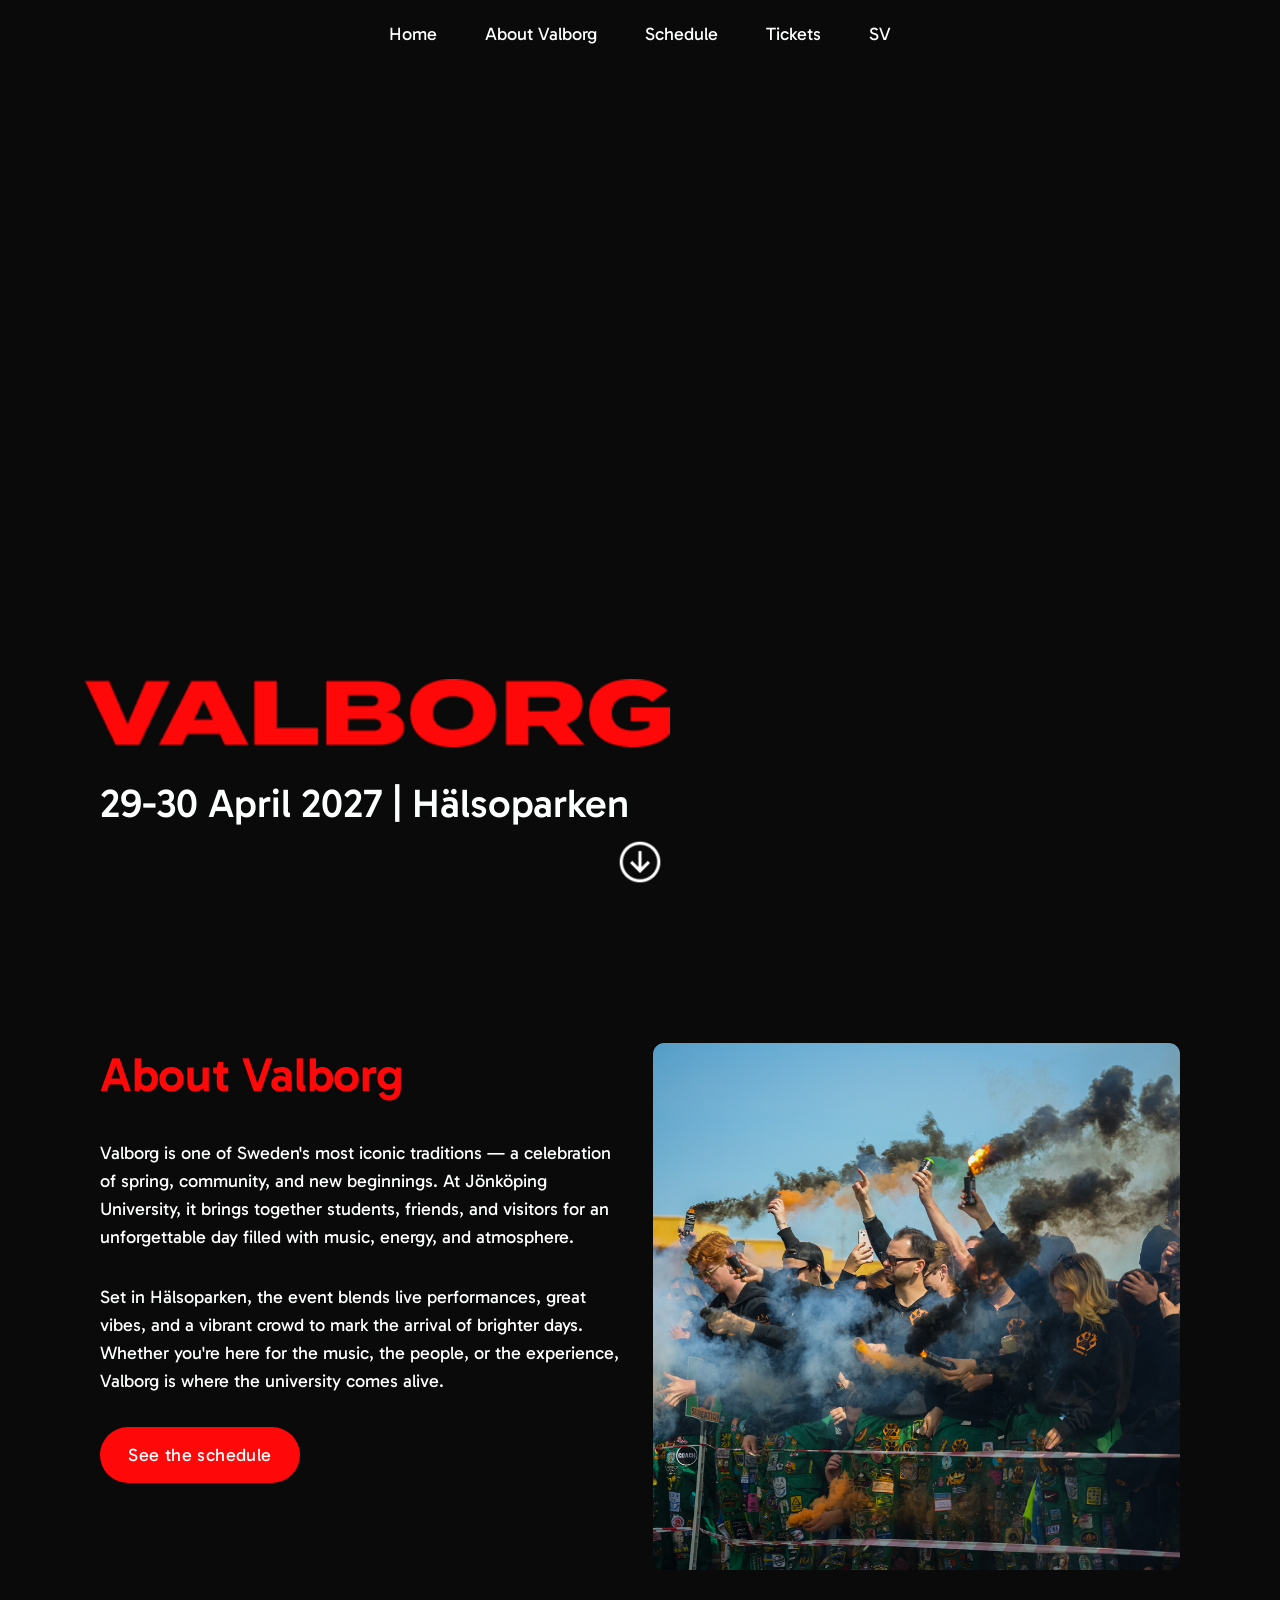
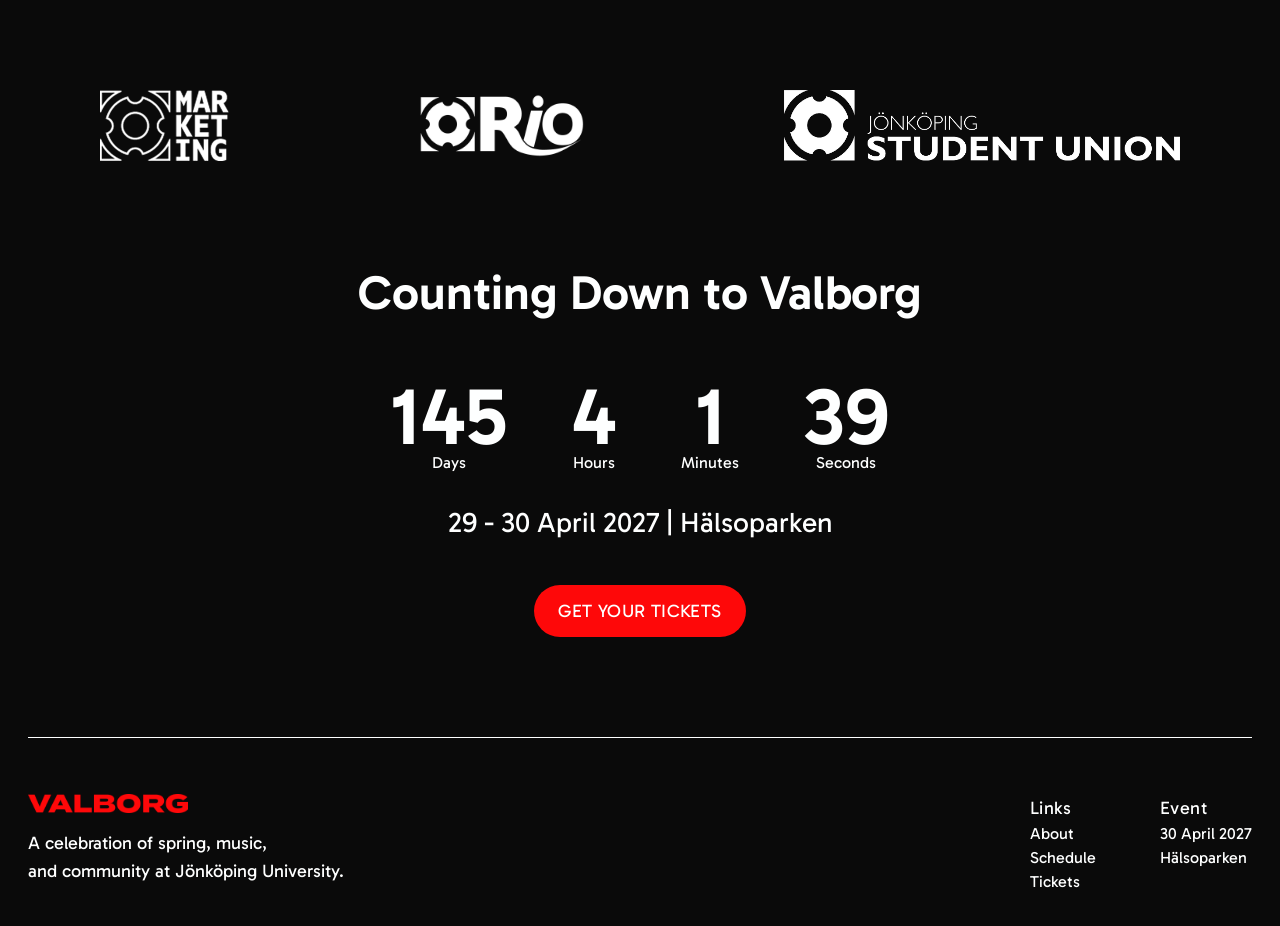
==== commit 9674fcd5: "update version of swedish text" ====
--- a/index.html
+++ b/index.html
@@ -52,7 +52,7 @@
 
       <section id="about-event">
         <div class="about-event-info">
-          <h2>Om Valborg</h2>
+          <h2>About Valborg</h2>
           <p class="about-text">
            Valborg is one of Sweden's most iconic traditions — a celebration of
             spring, community, and new beginnings. At Jönköping University, it
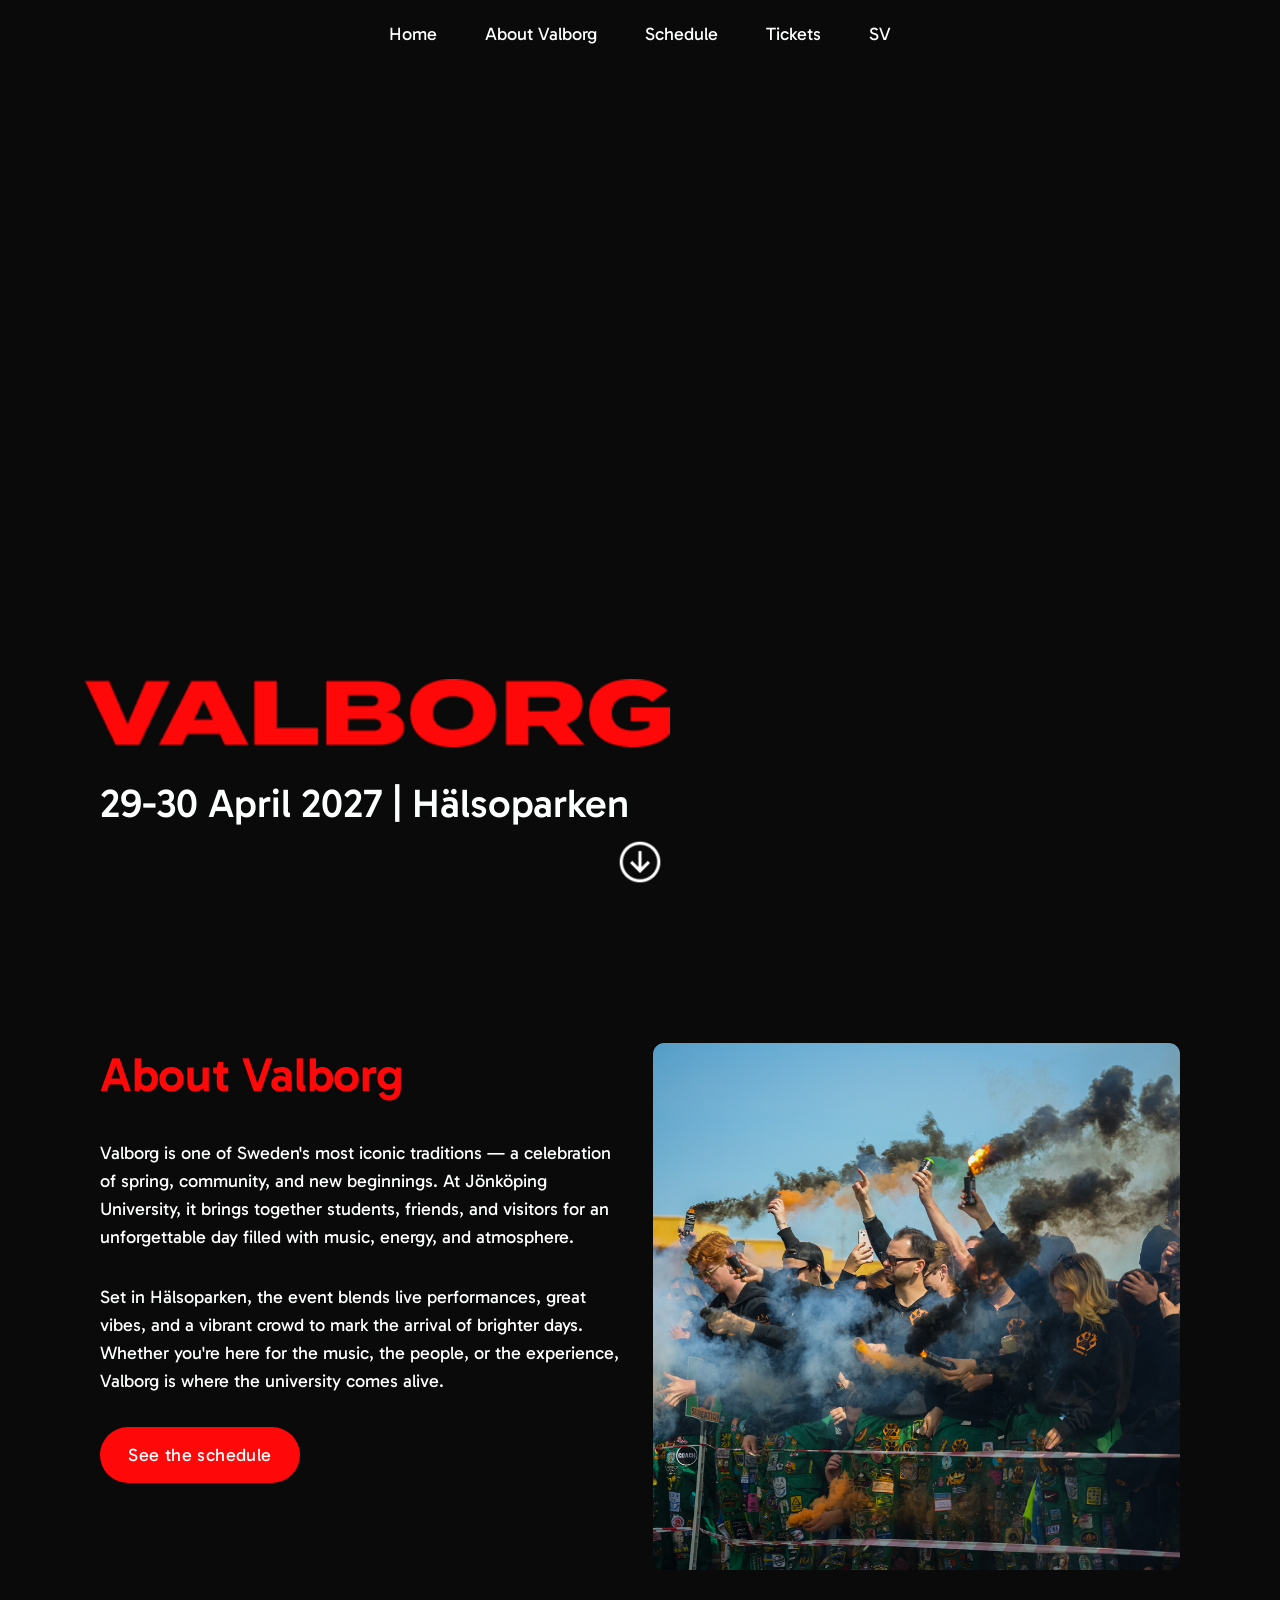
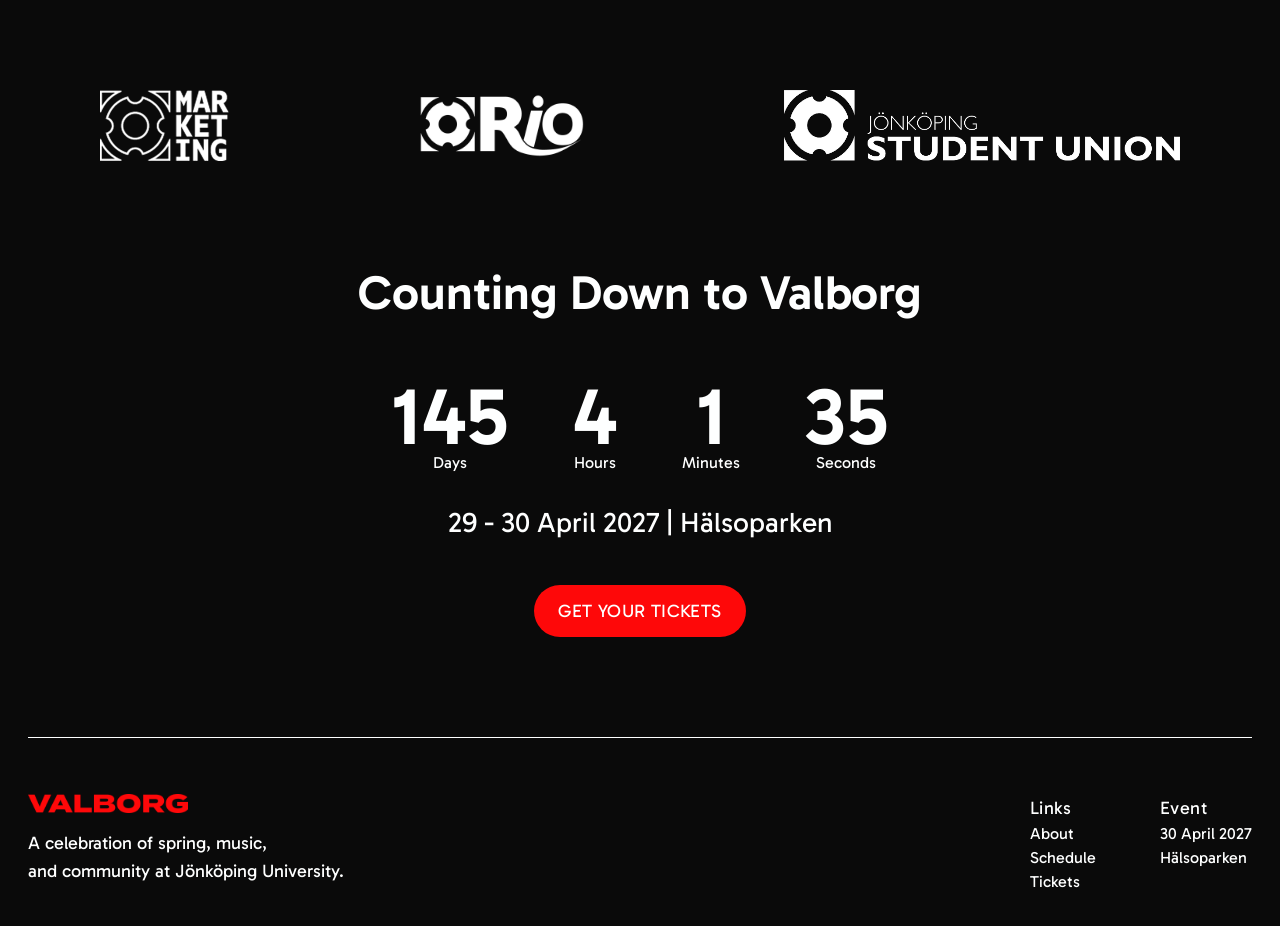
==== commit e55e9ec2: "linking buttons from the home page and schedule page" ====
--- a/index.html
+++ b/index.html
@@ -52,7 +52,7 @@
 
       <section id="about-event">
         <div class="about-event-info">
-          <h2>About Valborg</h2>
+          <h2> About Valborg</h2>
           <p class="about-text">
            Valborg is one of Sweden's most iconic traditions — a celebration of
             spring, community, and new beginnings. At Jönköping University, it
@@ -65,7 +65,9 @@
             Whether you're here for the music, the people, or the experience,
             Valborg is where the university comes alive.
           </p>
+          <a href="schedule.html"> 
           <button class="schedule-bttn">See the schedule</button>
+          </a>
         </div>
         <div class="about-event-photo">
           <img
@@ -111,7 +113,9 @@
         <div class="countdown-place">
           <p>29 - 30 April 2027 | Hälsoparken</p>
         </div>
+        <a href="tickets-page.html">
         <button class="countdown-bttn">Get your tickets</button>
+        </a>
       </section>
     </main>
 
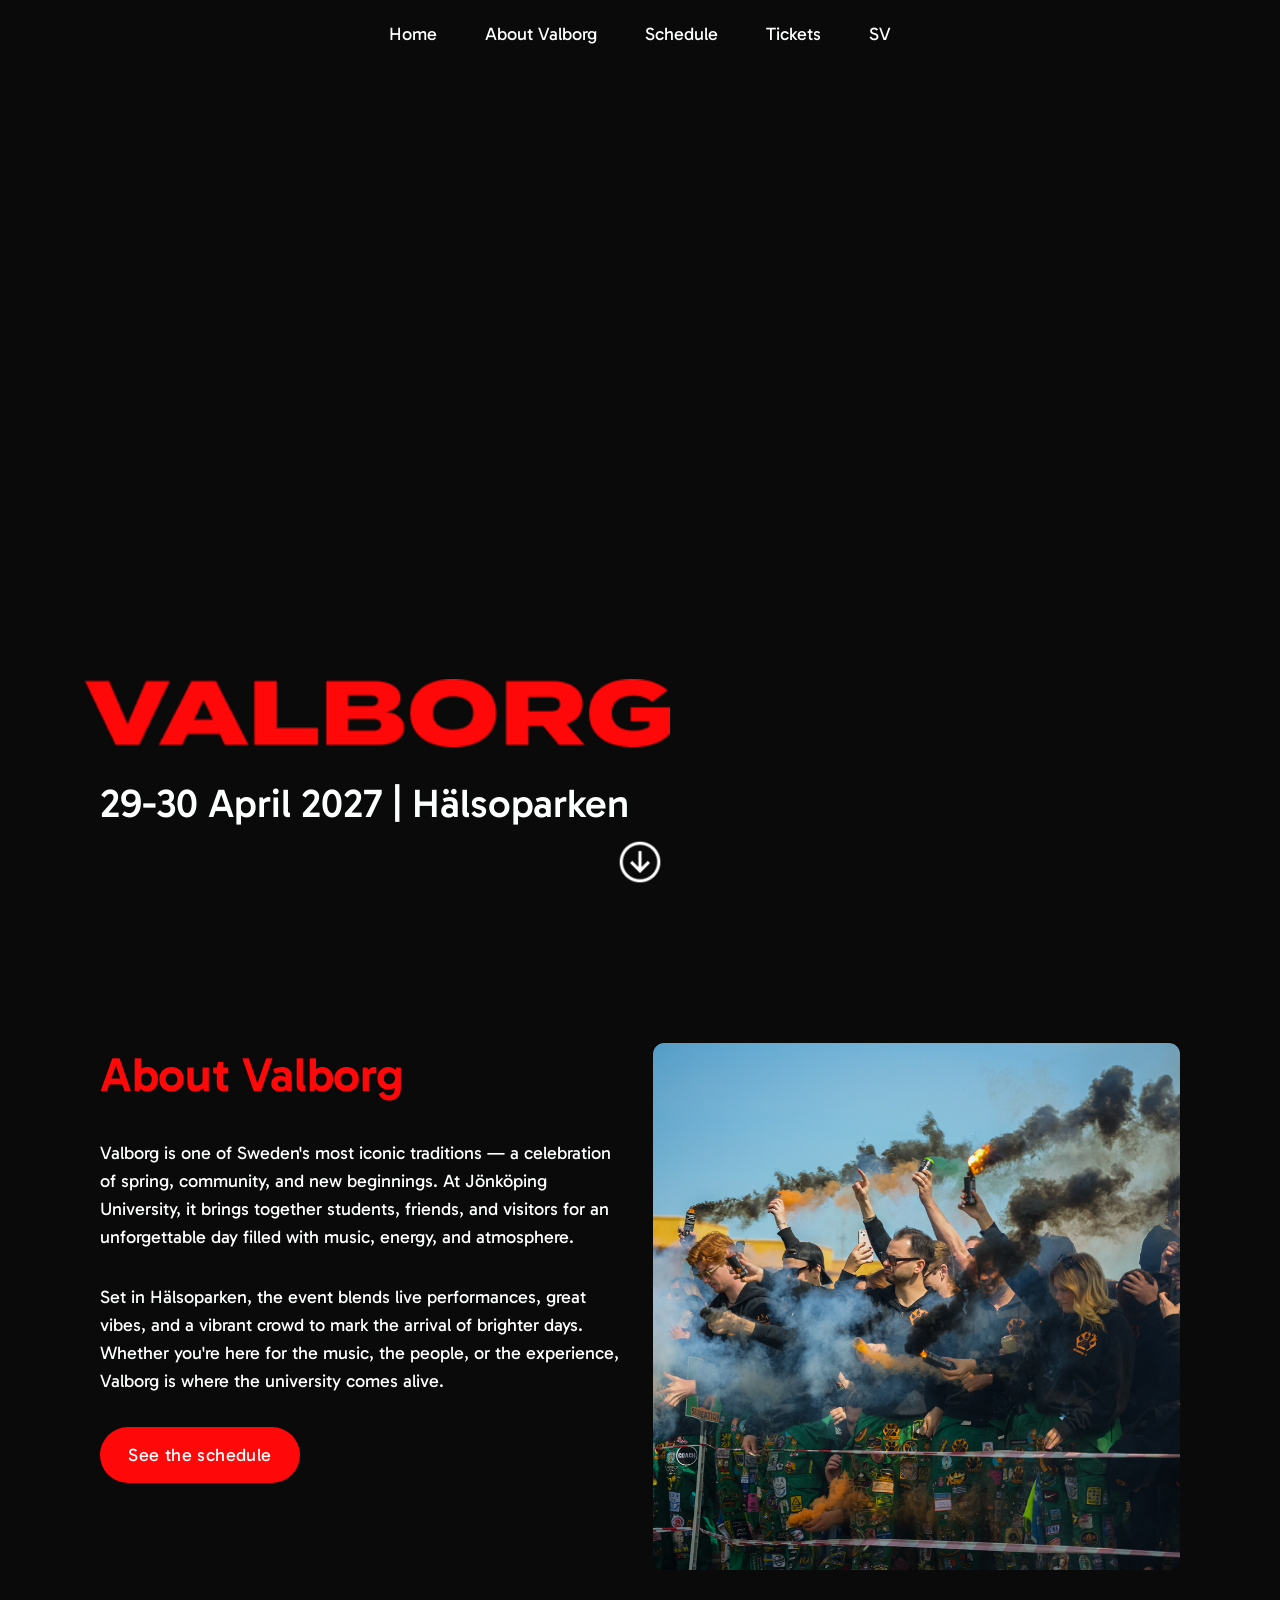
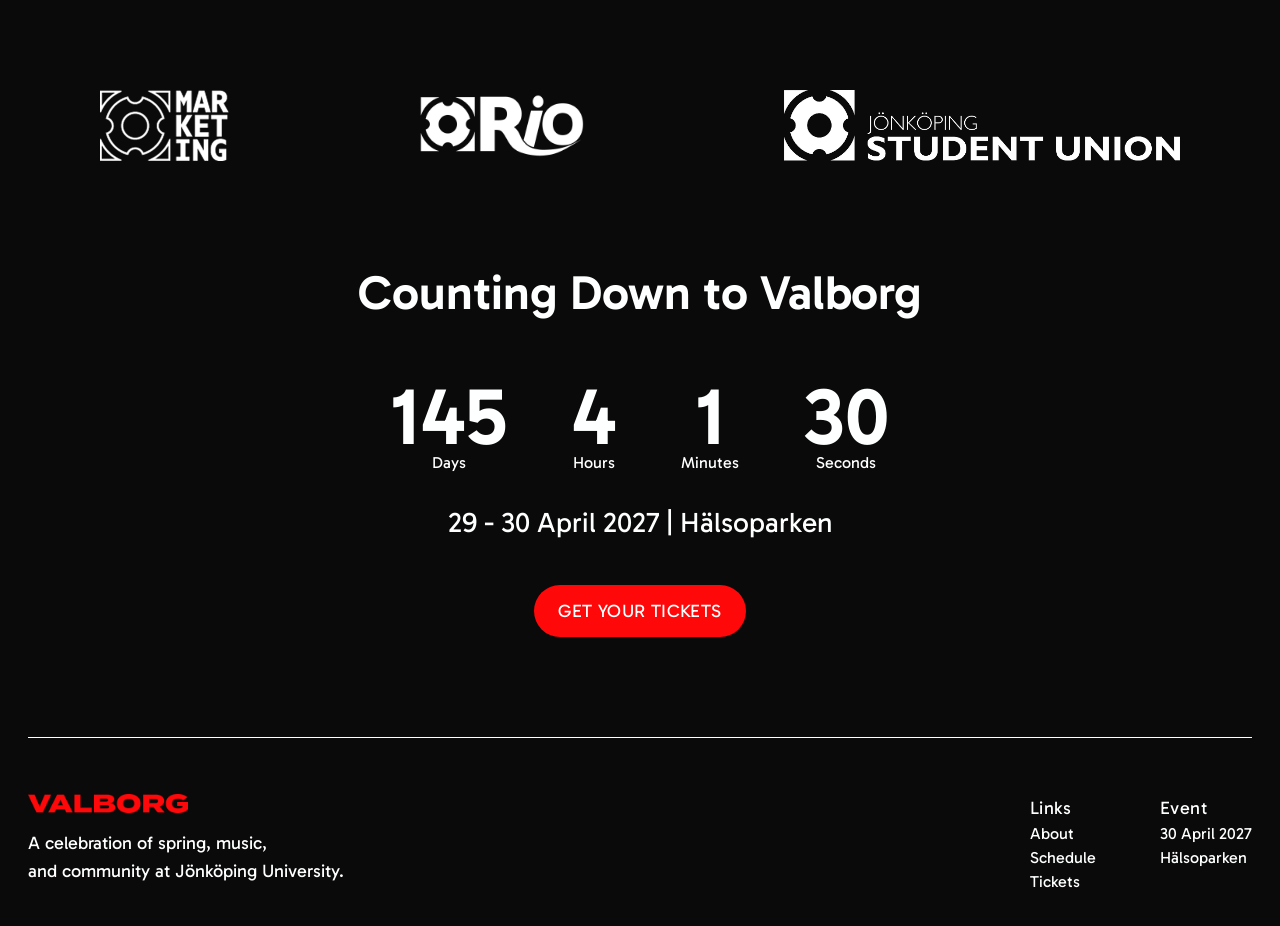
==== commit f4b8df74: "Relocation of JS file" ====
--- a/index.html
+++ b/index.html
@@ -12,7 +12,7 @@
     />
     <link rel="stylesheet" href="css/main.css" />
     <link rel="stylesheet" href="css/home.css" />
-     <script src="countdown.js" defer></script>
+    <script src="js/countdown.js" defer></script>
   </head>
   <body>
     <div id="black-line"></div>
@@ -52,21 +52,21 @@
 
       <section id="about-event">
         <div class="about-event-info">
-          <h2> About Valborg</h2>
+          <h2>About Valborg</h2>
           <p class="about-text">
-           Valborg is one of Sweden's most iconic traditions — a celebration of
+            Valborg is one of Sweden's most iconic traditions — a celebration of
             spring, community, and new beginnings. At Jönköping University, it
             brings together students, friends, and visitors for an unforgettable
             day filled with music, energy, and atmosphere.
           </p>
           <p class="about-text">
-            Set in Hälsoparken, the event blends live performances, great
-            vibes, and a vibrant crowd to mark the arrival of brighter days.
-            Whether you're here for the music, the people, or the experience,
-            Valborg is where the university comes alive.
+            Set in Hälsoparken, the event blends live performances, great vibes,
+            and a vibrant crowd to mark the arrival of brighter days. Whether
+            you're here for the music, the people, or the experience, Valborg is
+            where the university comes alive.
           </p>
-          <a href="schedule.html"> 
-          <button class="schedule-bttn">See the schedule</button>
+          <a href="schedule.html">
+            <button class="schedule-bttn">See the schedule</button>
           </a>
         </div>
         <div class="about-event-photo">
@@ -114,7 +114,7 @@
           <p>29 - 30 April 2027 | Hälsoparken</p>
         </div>
         <a href="tickets-page.html">
-        <button class="countdown-bttn">Get your tickets</button>
+          <button class="countdown-bttn">Get your tickets</button>
         </a>
       </section>
     </main>
